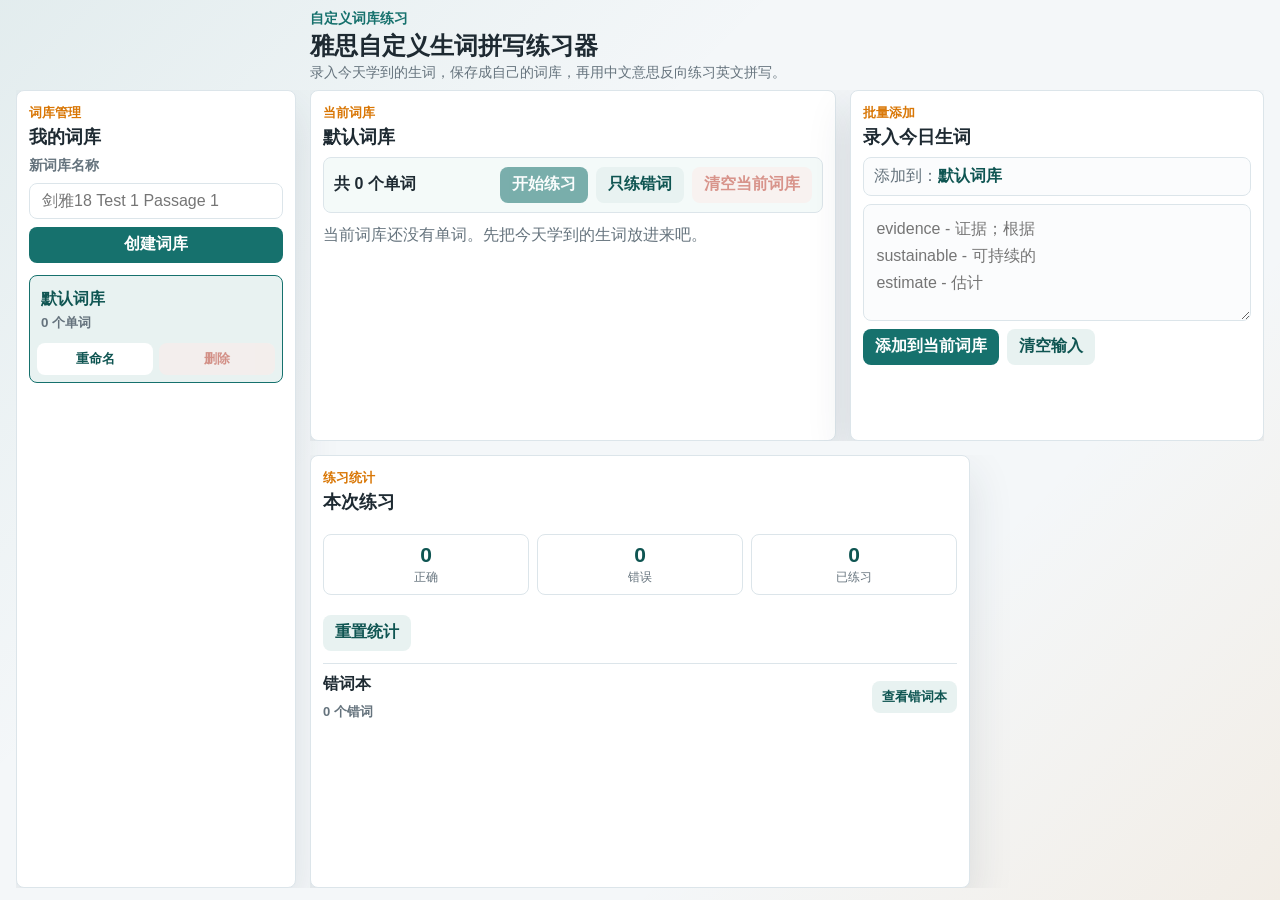
==== index.html @ 78a7e107 "Improve practice visibility and responsive layout" ====
<!DOCTYPE html>
<html lang="zh-CN">
<head>
  <meta charset="UTF-8">
  <meta name="viewport" content="width=device-width, initial-scale=1.0">
  <title>雅思自定义生词拼写练习器</title>
  <link rel="stylesheet" href="style.css">
</head>
<body>
  <main class="app">
    <header class="top">
      <p class="eyebrow">自定义词库练习</p>
      <h1>雅思自定义生词拼写练习器</h1>
      <p class="intro">录入今天学到的生词，保存成自己的词库，再用中文意思反向练习英文拼写。</p>
    </header>

    <div class="workspace">
      <aside class="panel library-panel">
        <div class="section-title compact-title">
          <div>
            <span class="step">词库管理</span>
            <h2>我的词库</h2>
          </div>
        </div>

        <div class="library-create">
          <label for="libraryNameInput">新词库名称</label>
          <input id="libraryNameInput" type="text" placeholder="剑雅18 Test 1 Passage 1">
          <button id="createLibraryBtn" class="primary-btn">创建词库</button>
        </div>

        <ul id="libraryList" class="library-list"></ul>
      </aside>

      <div class="content-stack">
        <div class="top-workbench">
          <section class="panel list-panel">
            <div class="section-title compact-title">
              <div>
                <span class="step">当前词库</span>
                <h2><span id="activeLibraryName">默认词库</span></h2>
              </div>
            </div>

            <div class="library-summary">
              <strong>共 <span id="totalCount">0</span> 个单词</strong>
              <div class="actions inline-actions">
                <button id="startBtn" class="primary-btn">开始练习</button>
                <button id="wrongOnlyBtn" class="ghost-btn">只练错词</button>
                <button id="clearLibraryBtn" class="danger-btn">清空当前词库</button>
              </div>
            </div>

            <div class="word-list-shell">
              <ul id="wordList" class="word-list"></ul>
              <p id="emptyText" class="empty">当前词库还没有单词。先把今天学到的生词放进来吧。</p>
            </div>
          </section>

          <section class="panel input-panel">
            <div class="section-title compact-title">
              <div>
                <span class="step">批量添加</span>
                <h2>录入今日生词</h2>
              </div>
            </div>

            <div class="current-library-note">添加到：<strong id="activeLibraryNameForInput">默认词库</strong></div>

            <textarea id="wordInput" spellcheck="false" placeholder="evidence - 证据；根据
sustainable - 可持续的
estimate - 估计"></textarea>

            <div class="actions">
              <button id="generateBtn" class="primary-btn">添加到当前词库</button>
              <button id="clearInputBtn" class="ghost-btn">清空输入</button>
            </div>
            <p id="inputMessage" class="message"></p>
          </section>
        </div>

        <div class="practice-workbench">
          <section id="practiceSection" class="panel practice-panel" hidden>
            <div class="section-title compact-title">
              <div>
                <span class="step">拼写练习</span>
                <h2>根据中文写英文</h2>
              </div>
            </div>

            <div class="practice-card">
              <div class="practice-progress">
                <span>第 <strong id="roundCount">0</strong> 轮</span>
                <span><strong id="progressCount">0 / 0</strong></span>
              </div>

              <div class="meaning-box">
                <span>中文意思</span>
                <strong id="meaningText">请先点击开始练习</strong>
              </div>
              <div class="hint-box">
                <span>首字母提示</span>
                <strong id="hintText">_</strong>
              </div>

              <label for="answerInput">你的拼写</label>
              <div class="answer-row">
                <input id="answerInput" type="text" autocomplete="off" placeholder="输入英文单词">
                <button id="submitBtn" class="primary-btn">提交</button>
              </div>

              <p id="feedbackText" class="feedback">请输入这个单词的完整英文拼写。</p>
              <button id="showAnswerBtn" class="ghost-btn answer-reveal-btn" hidden>查看答案</button>

              <div id="roundResult" class="round-result" hidden>
                <h3>本轮完成</h3>
                <div class="round-result-grid">
                  <div><strong id="roundTotalCount">0</strong><small>本轮总词数</small></div>
                  <div><strong id="roundCorrectCount">0</strong><small>正确次数</small></div>
                  <div><strong id="roundWrongCount">0</strong><small>错误次数</small></div>
                  <div><strong id="roundWrongWordCount">0</strong><small>错词数量</small></div>
                </div>
                <div class="actions">
                  <button id="practiceAgainBtn" class="primary-btn">再练一轮</button>
                  <button id="practiceWrongAgainBtn" class="ghost-btn">只练错词</button>
                </div>
              </div>
            </div>
          </section>

          <section class="panel stats-panel">
            <div class="section-title compact-title">
              <div>
                <span class="step">练习统计</span>
                <h2>本次练习</h2>
              </div>
            </div>

            <div class="scoreboard">
              <div><span id="correctCount">0</span><small>正确</small></div>
              <div><span id="wrongCount">0</span><small>错误</small></div>
              <div><span id="doneCount">0</span><small>已练习</small></div>
            </div>

            <div class="actions">
              <button id="resetStatsBtn" class="ghost-btn">重置统计</button>
            </div>

            <div class="wrong-book">
              <div class="wrong-book-title">
                <h3>错词本</h3>
                <span id="wrongBookCount">0 个错词</span>
                <button id="wrongBookToggleBtn" class="ghost-btn wrong-book-toggle" type="button">查看错词本</button>
              </div>
              <ul id="wrongBookList" class="wrong-book-list"></ul>
              <p id="emptyWrongBookText" class="empty">当前词库暂无错词。</p>
            </div>
          </section>
        </div>
      </div>
    </div>
  </main>

  <script src="script.js"></script>
</body>
</html>
---- style.css ----
:root {
  --bg: #f4f7f9;
  --panel: #ffffff;
  --text: #1e2a32;
  --muted: #65737d;
  --line: #dce5ea;
  --primary: #16716d;
  --primary-dark: #0f5552;
  --accent: #d97706;
  --success: #16803a;
  --danger: #c24132;
  --shadow: 0 18px 45px rgba(33, 50, 62, 0.12);
  --sidebar-width: 280px;
  --workspace-gap: 14px;
}

* {
  box-sizing: border-box;
}

[hidden] {
  display: none !important;
}

body {
  margin: 0;
  min-height: 100vh;
  overflow: hidden;
  font-family: "Microsoft YaHei", "PingFang SC", Arial, sans-serif;
  color: var(--text);
  background:
    linear-gradient(135deg, rgba(22, 113, 109, 0.08), transparent 36%),
    linear-gradient(315deg, rgba(217, 119, 6, 0.08), transparent 30%),
    var(--bg);
}

button,
input,
textarea {
  font: inherit;
}

.app {
  width: min(1320px, calc(100% - 32px));
  height: 100dvh;
  margin: 0 auto;
  padding: 10px 0 12px;
  display: grid;
  grid-template-rows: auto minmax(0, 1fr);
}

.top {
  display: grid;
  gap: 2px;
  margin: 0 0 8px calc(var(--sidebar-width) + var(--workspace-gap));
}

.eyebrow {
  margin: 0 0 2px;
  color: var(--primary);
  font-size: 14px;
  font-weight: 700;
}

h1,
h2,
p {
  margin: 0;
}

h1 {
  font-size: 24px;
  line-height: 1.2;
}

h2 {
  font-size: 18px;
}

.scoreboard {
  display: flex;
  gap: 8px;
}

.scoreboard div {
  min-width: 92px;
  padding: 8px 10px;
  border: 1px solid var(--line);
  border-radius: 8px;
  background: rgba(255, 255, 255, 0.82);
  text-align: center;
}

.scoreboard span {
  display: block;
  font-size: 21px;
  font-weight: 800;
  color: var(--primary-dark);
}

.scoreboard small {
  color: var(--muted);
  font-size: 12px;
}

.intro {
  max-width: 720px;
  color: var(--muted);
  font-size: 14px;
  line-height: 1.35;
}

.panel {
  margin-top: 0;
  padding: 12px;
  border: 1px solid var(--line);
  border-radius: 8px;
  background: var(--panel);
  box-shadow: var(--shadow);
  min-height: 0;
}

.workspace {
  display: grid;
  grid-template-columns: var(--sidebar-width) minmax(0, 1fr);
  gap: var(--workspace-gap);
  height: 100%;
  min-height: 0;
  overflow: hidden;
}

.content-stack {
  min-height: 0;
}

.library-panel {
  width: 100%;
  height: 100%;
  display: flex;
  flex-direction: column;
  overflow: hidden;
}

.content-stack {
  height: 100%;
  display: grid;
  grid-template-rows: minmax(230px, 44%) minmax(0, 1fr);
  gap: var(--workspace-gap);
  overflow: hidden;
}

.top-workbench {
  display: grid;
  grid-template-columns: minmax(0, 1.12fr) minmax(300px, 0.88fr);
  gap: var(--workspace-gap);
  min-height: 0;
  overflow: hidden;
}

.practice-workbench {
  display: grid;
  grid-template-columns: minmax(0, 1fr) minmax(260px, 280px);
  gap: var(--workspace-gap);
  min-height: 0;
  overflow: hidden;
}

.section-title {
  display: flex;
  align-items: flex-start;
  justify-content: space-between;
  gap: 18px;
  margin-bottom: 8px;
}

.section-title p {
  max-width: 470px;
  color: var(--muted);
  line-height: 1.6;
}

.compact-title {
  display: block;
}

.step {
  display: inline-block;
  margin-bottom: 3px;
  color: var(--accent);
  font-size: 13px;
  font-weight: 800;
}

textarea {
  width: 100%;
  height: clamp(82px, 13vh, 118px);
  min-height: 82px;
  max-height: 120px;
  resize: vertical;
  padding: 10px 12px;
  border: 1px solid var(--line);
  border-radius: 8px;
  color: var(--text);
  background: #fbfcfd;
  line-height: 1.7;
  outline: none;
}

.library-create {
  display: grid;
  gap: 8px;
  flex: 0 0 auto;
}

.library-create label {
  color: var(--muted);
  font-size: 14px;
  font-weight: 700;
}

.library-list {
  display: grid;
  align-content: start;
  gap: 6px;
  margin: 12px 0 0;
  padding: 0;
  list-style: none;
  overflow: auto;
  min-height: 0;
}

.library-switch {
  display: grid;
  width: 100%;
  min-height: auto;
  gap: 4px;
  padding: 12px;
  border: 1px solid var(--line);
  background: #fbfcfd;
  color: var(--text);
  text-align: left;
}

.library-item {
  display: grid;
  gap: 5px;
  padding: 7px;
  border: 1px solid var(--line);
  border-radius: 8px;
  background: #fbfcfd;
}

.library-item .library-switch {
  padding: 6px 4px;
  border: 0;
  background: transparent;
}

.library-item:hover,
.library-switch:hover {
  background: #f4faf9;
}

.library-item.active {
  border-color: var(--primary);
  background: #e8f2f1;
}

.library-switch.active {
  border: 0;
  background: transparent;
  color: var(--primary-dark);
}

.library-switch span {
  overflow-wrap: anywhere;
}

.library-switch small {
  color: var(--muted);
  font-weight: 600;
}

.library-actions {
  display: grid;
  grid-template-columns: 1fr 1fr;
  gap: 6px;
}

.library-action-btn {
  min-height: 32px;
  padding: 0 8px;
  font-size: 13px;
}

.rename-library-btn {
  color: var(--primary-dark);
  background: #ffffff;
}

.delete-library-btn {
  color: var(--danger);
  background: #fdecea;
}

.current-library-note {
  margin-bottom: 8px;
  padding: 8px 10px;
  border: 1px solid var(--line);
  border-radius: 8px;
  background: #fbfcfd;
  color: var(--muted);
}

.current-library-note strong {
  color: var(--primary-dark);
}

textarea:focus,
input:focus {
  border-color: var(--primary);
  box-shadow: 0 0 0 4px rgba(22, 113, 109, 0.12);
}

.actions {
  display: flex;
  flex-wrap: wrap;
  gap: 8px;
  margin-top: 8px;
}

button {
  min-height: 36px;
  padding: 0 12px;
  border: 0;
  border-radius: 8px;
  cursor: pointer;
  font-weight: 700;
  transition: transform 0.15s ease, background 0.15s ease, color 0.15s ease;
}

button:hover {
  transform: translateY(-1px);
}

button:disabled {
  cursor: not-allowed;
  opacity: 0.55;
  transform: none;
}

.primary-btn {
  color: #ffffff;
  background: var(--primary);
}

.primary-btn:hover:not(:disabled) {
  background: var(--primary-dark);
}

.ghost-btn {
  color: var(--primary-dark);
  background: #e8f2f1;
}

.danger-btn {
  color: var(--danger);
  background: #fdecea;
}

.danger-btn:hover:not(:disabled),
.delete-btn:hover:not(:disabled) {
  background: #fbd7d2;
}

.message,
.feedback {
  min-height: 20px;
  margin-top: 7px;
  color: var(--muted);
  line-height: 1.5;
}

.practice-card {
  display: grid;
  gap: 9px;
  padding: 12px;
  border: 1px solid var(--line);
  border-radius: 8px;
  background: #fbfcfd;
}

.practice-progress {
  display: flex;
  justify-content: space-between;
  gap: 12px;
  padding: 8px 10px;
  border: 1px solid var(--line);
  border-radius: 8px;
  background: #ffffff;
  color: var(--muted);
  font-size: 14px;
  font-weight: 700;
}

.practice-progress strong {
  color: var(--primary-dark);
}

.round-result {
  display: grid;
  gap: 9px;
  padding: 12px;
  border: 1px solid var(--line);
  border-radius: 8px;
  background: #ffffff;
}

.round-result h3 {
  margin: 0;
  font-size: 17px;
}

.round-result-grid {
  display: grid;
  grid-template-columns: repeat(4, minmax(0, 1fr));
  gap: 8px;
}

.round-result-grid div {
  padding: 8px 6px;
  border: 1px solid var(--line);
  border-radius: 8px;
  background: #fbfcfd;
  text-align: center;
}

.round-result-grid strong {
  display: block;
  color: var(--primary-dark);
  font-size: 20px;
}

.round-result-grid small {
  color: var(--muted);
}

.library-summary {
  display: flex;
  align-items: center;
  justify-content: space-between;
  gap: 10px;
  margin-bottom: 8px;
  padding: 9px 10px;
  border: 1px solid var(--line);
  border-radius: 8px;
  background: #f4faf9;
}

.library-summary strong {
  font-size: 16px;
}

.inline-actions {
  margin-top: 0;
}

.meaning-box,
.hint-box {
  display: grid;
  gap: 4px;
}

.meaning-box span,
.hint-box span,
label {
  color: var(--muted);
  font-size: 14px;
  font-weight: 700;
}

.meaning-box strong {
  font-size: 20px;
  line-height: 1.35;
}

.hint-box strong {
  color: var(--accent);
  font-size: 20px;
  letter-spacing: 4px;
  word-break: break-word;
}

.answer-row {
  display: grid;
  grid-template-columns: minmax(0, 1fr) auto;
  gap: 10px;
}

input {
  width: 100%;
  min-height: 36px;
  padding: 0 12px;
  border: 1px solid var(--line);
  border-radius: 8px;
  outline: none;
}

.scoreboard {
  margin-top: 0;
}

.feedback.correct {
  color: var(--success);
  font-weight: 700;
}

.feedback.wrong {
  color: var(--danger);
  font-weight: 700;
}

.answer-reveal-btn {
  justify-self: start;
}

body.practice-active .top-workbench {
  display: none;
}

body.practice-active .content-stack {
  grid-template-rows: minmax(0, 1fr);
}

body.practice-active .wrong-book-toggle,
body.practice-active .wrong-book-list,
body.practice-active #emptyWrongBookText {
  display: none;
}

.word-list {
  display: grid;
  align-content: start;
  gap: 6px;
  margin: 0;
  padding: 0;
  list-style: none;
}

.word-list-shell {
  flex: 1;
  min-height: 0;
  max-height: 100%;
  overflow: auto;
  padding-right: 2px;
}

.word-item {
  display: grid;
  grid-template-columns: minmax(120px, 0.9fr) minmax(160px, 1.5fr) auto;
  gap: 8px;
  align-items: center;
  padding: 8px 10px;
  border: 1px solid var(--line);
  border-radius: 8px;
  background: #fbfcfd;
}

.word-actions {
  display: flex;
  justify-content: flex-end;
  gap: 8px;
}

.word-item strong {
  word-break: break-word;
}

.word-item span {
  color: var(--muted);
  line-height: 1.5;
}

.edit-btn,
.delete-btn {
  min-width: 74px;
}

.edit-btn {
  color: var(--primary-dark);
  background: #e8f2f1;
}

.delete-btn {
  color: var(--danger);
  background: #fdecea;
}

.empty {
  color: var(--muted);
  line-height: 1.7;
}

.input-panel,
.list-panel,
.practice-panel,
.stats-panel {
  display: flex;
  flex-direction: column;
  overflow: hidden;
}

.input-panel textarea {
  flex: 0 0 auto;
}

.practice-panel .practice-card {
  flex: 1;
  min-height: 0;
  overflow: auto;
}

.stats-panel {
  gap: 12px;
  justify-content: flex-start;
}

.stats-panel .scoreboard {
  display: grid;
  grid-template-columns: repeat(3, minmax(0, 1fr));
}

.wrong-book {
  display: flex;
  min-height: 0;
  flex: 1;
  flex-direction: column;
  gap: 8px;
  padding-top: 10px;
  border-top: 1px solid var(--line);
  overflow: hidden;
}

.wrong-book-title {
  display: grid;
  grid-template-columns: 1fr auto;
  align-items: center;
  gap: 8px;
}

.wrong-book-title h3 {
  margin: 0;
  font-size: 16px;
}

.wrong-book-title span {
  grid-column: 1;
  color: var(--muted);
  font-size: 13px;
  font-weight: 700;
}

.wrong-book-toggle {
  grid-row: 1 / span 2;
  grid-column: 2;
  min-height: 32px;
  padding: 0 10px;
  font-size: 13px;
}

.wrong-book-list {
  display: grid;
  align-content: start;
  gap: 8px;
  min-height: 0;
  max-height: 100%;
  margin: 0;
  padding: 0;
  overflow: auto;
  list-style: none;
}

.wrong-book-item {
  display: grid;
  gap: 4px;
  padding: 8px;
  border: 1px solid var(--line);
  border-radius: 8px;
  background: #fbfcfd;
}

.wrong-book-item strong {
  word-break: break-word;
}

.wrong-book-item span,
.wrong-book-item small {
  color: var(--muted);
  line-height: 1.4;
}

.wrong-book-item small {
  color: var(--danger);
  font-weight: 700;
}

@media (max-height: 760px) and (min-width: 761px) {
  .app {
    padding-top: 8px;
    padding-bottom: 8px;
  }

  .top {
    margin-bottom: 6px;
  }

  .intro {
    display: none;
  }

  h1 {
    font-size: 22px;
  }

  h2 {
    font-size: 17px;
  }

  .panel {
    padding: 10px;
  }

  .content-stack {
    grid-template-rows: minmax(210px, 42%) minmax(0, 1fr);
    gap: 10px;
  }

  .top-workbench,
  .practice-workbench {
    gap: 10px;
  }

  .section-title {
    margin-bottom: 6px;
  }

  .step {
    margin-bottom: 2px;
    font-size: 12px;
  }

  textarea {
    height: clamp(72px, 11vh, 92px);
    min-height: 72px;
    padding: 8px 10px;
  }

  button,
  input {
    min-height: 34px;
  }

  .library-summary,
  .current-library-note,
  .practice-progress {
    padding: 7px 9px;
  }

  .practice-card {
    gap: 7px;
    padding: 10px;
  }

  .meaning-box strong,
  .hint-box strong {
    font-size: 18px;
  }

  .scoreboard div {
    padding: 6px 7px;
  }

  .scoreboard span {
    font-size: 19px;
  }

  .round-result {
    gap: 7px;
    padding: 10px;
  }

  .round-result-grid div {
    padding: 6px;
  }

  .round-result-grid strong {
    font-size: 18px;
  }
}

@media (max-width: 1100px) and (min-width: 761px) {
  :root {
    --sidebar-width: 248px;
    --workspace-gap: 12px;
  }

  .app {
    width: min(100% - 24px, 1320px);
  }

  .top-workbench {
    grid-template-columns: minmax(0, 1fr) minmax(260px, 0.78fr);
  }

  .practice-workbench {
    grid-template-columns: minmax(0, 1fr) minmax(238px, 260px);
  }

  .library-summary {
    align-items: flex-start;
  }

  .inline-actions {
    justify-content: flex-end;
  }

  button {
    padding-inline: 10px;
  }
}

@media (max-width: 760px) {
  body {
    overflow: auto;
  }

  .app {
    width: min(100% - 20px, 1120px);
    height: auto;
    min-height: 100vh;
    padding-top: 20px;
    display: block;
  }

  .top {
    margin-left: 0;
    margin-bottom: 16px;
  }

  .workspace,
  .content-stack,
  .top-workbench,
  .practice-workbench {
    height: auto;
    margin-left: 0;
    grid-template-columns: 1fr;
    grid-template-rows: auto;
  }

  .library-panel {
    position: static;
    width: auto;
    overflow: visible;
    margin-bottom: 16px;
  }

  .library-list {
    max-height: 260px;
  }

  .section-title {
    display: grid;
  }

  h1 {
    font-size: 28px;
  }

  .scoreboard {
    width: 100%;
    display: grid;
    grid-template-columns: repeat(3, minmax(0, 1fr));
  }

  .stats-panel .scoreboard {
    grid-template-columns: repeat(3, minmax(0, 1fr));
  }

  .scoreboard div {
    min-width: 0;
    padding: 10px 8px;
  }

  .panel {
    padding: 16px;
  }

  .library-summary,
  .round-result-grid,
  .answer-row,
  .word-item {
    grid-template-columns: 1fr;
  }

  .library-summary {
    display: grid;
  }

  .word-list-shell {
    max-height: 320px;
  }

  .word-actions {
    justify-content: stretch;
  }

  .word-actions button {
    flex: 1;
  }

  .answer-row button,
  .actions button {
    width: 100%;
  }
}
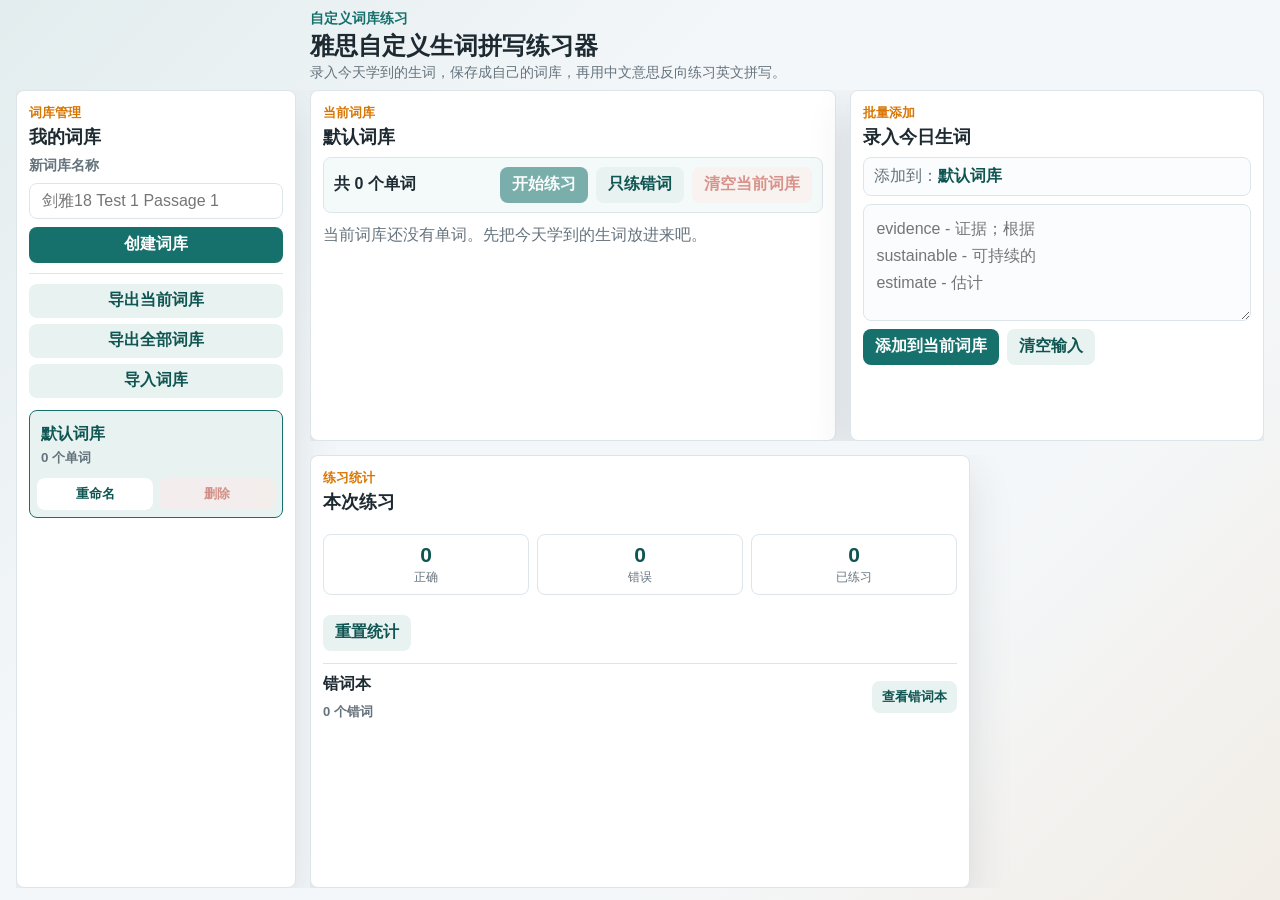
==== commit d98a305e: "Add vocabulary import and export" ====
--- a/index.html
+++ b/index.html
@@ -27,6 +27,13 @@
           <label for="libraryNameInput">新词库名称</label>
           <input id="libraryNameInput" type="text" placeholder="剑雅18 Test 1 Passage 1">
           <button id="createLibraryBtn" class="primary-btn">创建词库</button>
+        </div>
+
+        <div class="library-transfer">
+          <button id="exportCurrentBtn" class="ghost-btn" type="button">导出当前词库</button>
+          <button id="exportAllBtn" class="ghost-btn" type="button">导出全部词库</button>
+          <button id="importLibraryBtn" class="ghost-btn" type="button">导入词库</button>
+          <input id="importFileInput" type="file" accept="application/json,.json" hidden>
         </div>
 
         <ul id="libraryList" class="library-list"></ul>
--- a/style.css
+++ b/style.css
@@ -212,6 +212,20 @@
   flex: 0 0 auto;
 }
 
+.library-transfer {
+  display: grid;
+  grid-template-columns: 1fr;
+  gap: 6px;
+  margin-top: 10px;
+  padding-top: 10px;
+  border-top: 1px solid var(--line);
+  flex: 0 0 auto;
+}
+
+.library-transfer button {
+  min-height: 34px;
+}
+
 .library-create label {
   color: var(--muted);
   font-size: 14px;
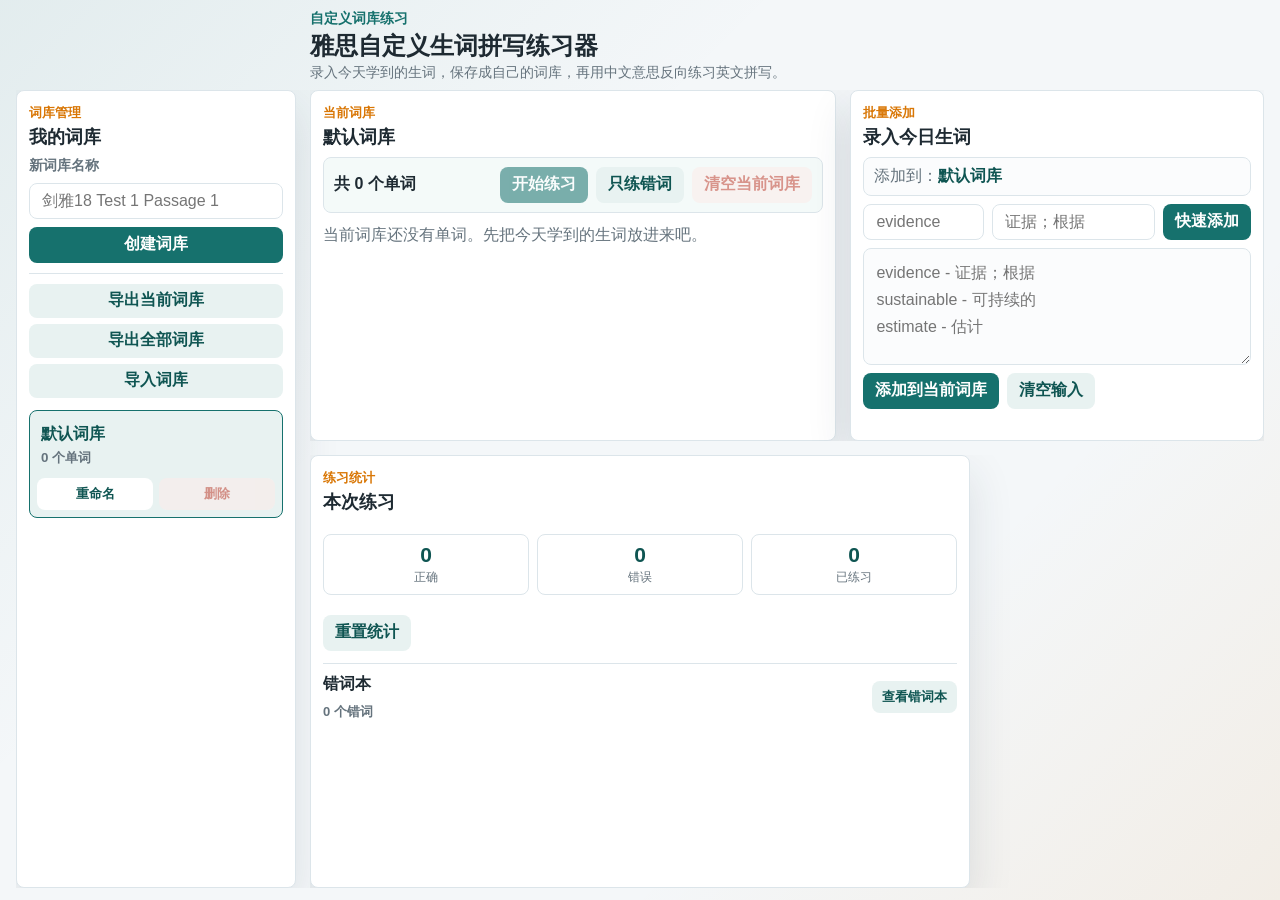
==== commit 5cf01473: "Improve vocabulary input workflow" ====
--- a/index.html
+++ b/index.html
@@ -73,6 +73,14 @@
             </div>
 
             <div class="current-library-note">添加到：<strong id="activeLibraryNameForInput">默认词库</strong></div>
+
+            <div class="quick-add">
+              <label for="quickEnglishInput">英文单词</label>
+              <input id="quickEnglishInput" type="text" autocomplete="off" placeholder="evidence">
+              <label for="quickChineseInput">中文意思</label>
+              <input id="quickChineseInput" type="text" autocomplete="off" placeholder="证据；根据">
+              <button id="quickAddBtn" class="primary-btn" type="button">快速添加</button>
+            </div>
 
             <textarea id="wordInput" spellcheck="false" placeholder="evidence - 证据；根据
 sustainable - 可持续的
@@ -168,6 +176,19 @@
     </div>
   </main>
 
+  <div id="appModal" class="modal-backdrop" hidden>
+    <form id="modalDialog" class="modal-dialog">
+      <h2 id="modalTitle">确认操作</h2>
+      <p id="modalDescription">请确认是否继续。</p>
+      <div id="modalFields" class="modal-fields"></div>
+      <p id="modalError" class="modal-error" hidden></p>
+      <div class="modal-actions">
+        <button id="modalCancelBtn" class="ghost-btn" type="button">取消</button>
+        <button id="modalConfirmBtn" class="primary-btn" type="submit">确认</button>
+      </div>
+    </form>
+  </div>
+
   <script src="script.js"></script>
 </body>
 </html>
--- a/style.css
+++ b/style.css
@@ -330,6 +330,22 @@
   color: var(--primary-dark);
 }
 
+.quick-add {
+  display: grid;
+  grid-template-columns: minmax(0, 1fr) minmax(0, 1.35fr) auto;
+  gap: 8px;
+  align-items: end;
+  margin-bottom: 8px;
+}
+
+.quick-add label {
+  display: none;
+}
+
+.quick-add button {
+  white-space: nowrap;
+}
+
 textarea:focus,
 input:focus {
   border-color: var(--primary);
@@ -718,6 +734,73 @@
   font-weight: 700;
 }
 
+.modal-backdrop {
+  position: fixed;
+  inset: 0;
+  z-index: 20;
+  display: grid;
+  place-items: center;
+  padding: 20px;
+  background: rgba(20, 31, 38, 0.42);
+}
+
+.modal-dialog {
+  display: grid;
+  gap: 12px;
+  width: min(440px, 100%);
+  padding: 20px;
+  border: 1px solid var(--line);
+  border-radius: 8px;
+  background: var(--panel);
+  box-shadow: var(--shadow);
+}
+
+.modal-dialog h2 {
+  margin: 0;
+  font-size: 20px;
+}
+
+.modal-dialog p {
+  color: var(--muted);
+  line-height: 1.6;
+}
+
+.modal-fields {
+  display: grid;
+  gap: 10px;
+}
+
+.modal-field {
+  display: grid;
+  gap: 6px;
+}
+
+.modal-field label {
+  color: var(--muted);
+  font-size: 14px;
+  font-weight: 700;
+}
+
+.modal-error {
+  color: var(--danger) !important;
+  font-weight: 700;
+}
+
+.modal-actions {
+  display: flex;
+  justify-content: flex-end;
+  gap: 8px;
+}
+
+.modal-confirm-danger {
+  color: #ffffff;
+  background: var(--danger);
+}
+
+.modal-confirm-danger:hover:not(:disabled) {
+  background: #9f3227;
+}
+
 @media (max-height: 760px) and (min-width: 761px) {
   .app {
     padding-top: 8px;
@@ -911,11 +994,16 @@
 
   .library-summary,
   .round-result-grid,
+  .quick-add,
   .answer-row,
   .word-item {
     grid-template-columns: 1fr;
   }
 
+  .quick-add label {
+    display: block;
+  }
+
   .library-summary {
     display: grid;
   }
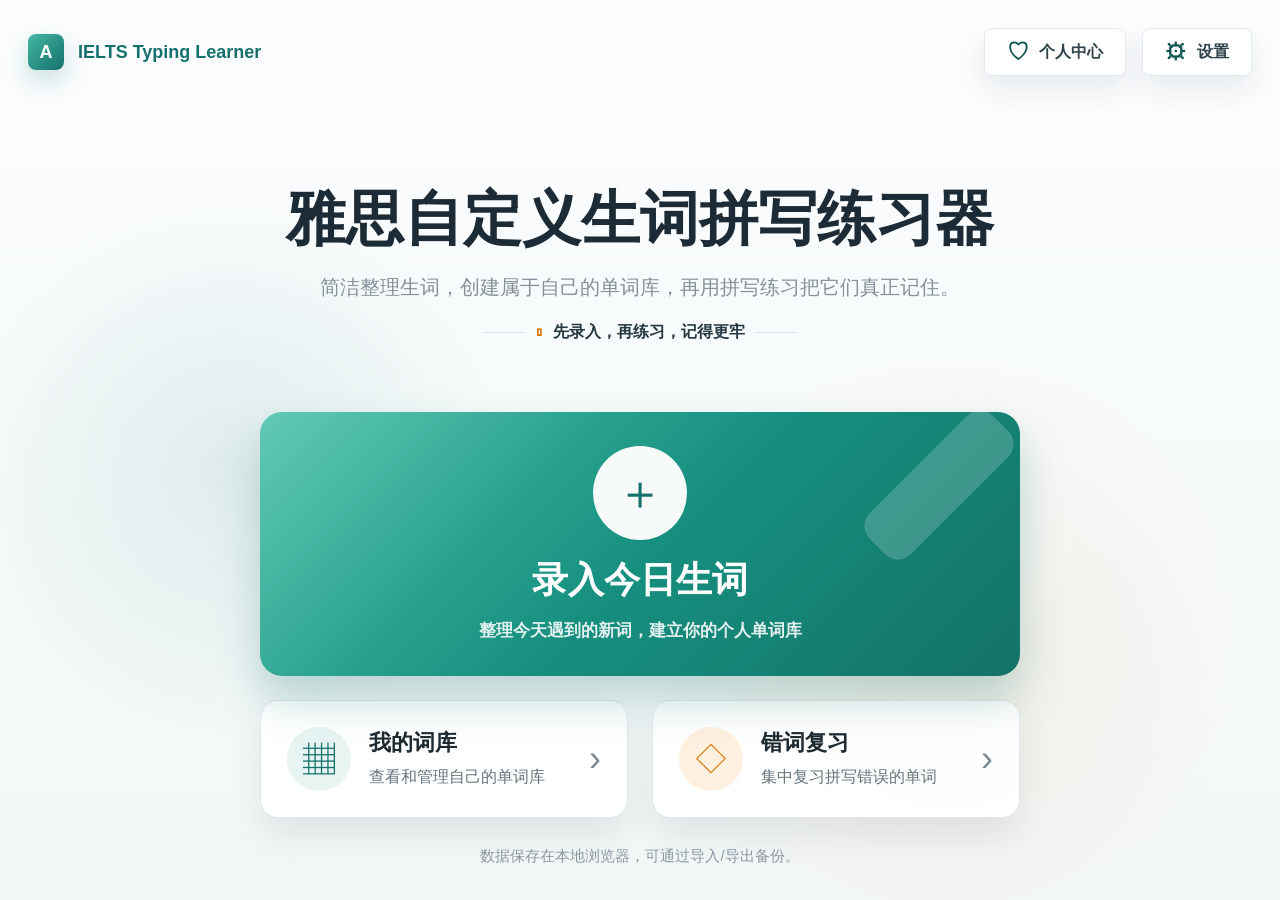
==== commit ba8dfbfc: "Redesign homepage and create input page" ====
--- a/index.html
+++ b/index.html
@@ -6,189 +6,63 @@
   <title>雅思自定义生词拼写练习器</title>
   <link rel="stylesheet" href="style.css">
 </head>
-<body>
-  <main class="app">
-    <header class="top">
-      <p class="eyebrow">自定义词库练习</p>
-      <h1>雅思自定义生词拼写练习器</h1>
-      <p class="intro">录入今天学到的生词，保存成自己的词库，再用中文意思反向练习英文拼写。</p>
+<body class="home-page">
+  <main class="home-shell">
+    <header class="home-nav">
+      <a class="home-brand" href="index.html" aria-label="返回首页">
+        <span class="home-logo">A</span>
+        <strong>IELTS Typing Learner</strong>
+      </a>
+
+      <div class="home-nav-actions">
+        <button class="home-nav-btn" type="button" aria-label="个人中心">
+          <span aria-hidden="true">♡</span>
+          个人中心
+        </button>
+        <button class="home-nav-btn" type="button" aria-label="设置">
+          <span aria-hidden="true">⚙</span>
+          设置
+        </button>
+      </div>
     </header>
 
-    <div class="workspace">
-      <aside class="panel library-panel">
-        <div class="section-title compact-title">
+    <section class="home-hero">
+      <h1>雅思自定义生词拼写练习器</h1>
+      <p class="home-lead">简洁整理生词，创建属于自己的单词库，再用拼写练习把它们真正记住。</p>
+      <p class="home-tagline"><span aria-hidden="true">▯</span> 先录入，再练习，记得更牢</p>
+    </section>
+
+    <section class="home-actions" aria-label="首页入口">
+      <a class="home-main-card" href="input.html">
+        <span class="home-main-icon" aria-hidden="true">＋</span>
+        <h2>录入今日生词</h2>
+        <p>整理今天遇到的新词，建立你的个人单词库</p>
+      </a>
+
+      <div class="home-secondary-grid">
+        <a class="home-secondary-card" href="app.html">
+          <span class="home-secondary-icon" aria-hidden="true">▦</span>
           <div>
-            <span class="step">词库管理</span>
             <h2>我的词库</h2>
+            <p>查看和管理自己的单词库</p>
           </div>
-        </div>
+          <strong aria-hidden="true">›</strong>
+        </a>
 
-        <div class="library-create">
-          <label for="libraryNameInput">新词库名称</label>
-          <input id="libraryNameInput" type="text" placeholder="剑雅18 Test 1 Passage 1">
-          <button id="createLibraryBtn" class="primary-btn">创建词库</button>
-        </div>
+        <a class="home-secondary-card accent-card" href="app.html">
+          <span class="home-secondary-icon" aria-hidden="true">◇</span>
+          <div>
+            <h2>错词复习</h2>
+            <p>集中复习拼写错误的单词</p>
+          </div>
+          <strong aria-hidden="true">›</strong>
+        </a>
+      </div>
+    </section>
 
-        <div class="library-transfer">
-          <button id="exportCurrentBtn" class="ghost-btn" type="button">导出当前词库</button>
-          <button id="exportAllBtn" class="ghost-btn" type="button">导出全部词库</button>
-          <button id="importLibraryBtn" class="ghost-btn" type="button">导入词库</button>
-          <input id="importFileInput" type="file" accept="application/json,.json" hidden>
-        </div>
-
-        <ul id="libraryList" class="library-list"></ul>
-      </aside>
-
-      <div class="content-stack">
-        <div class="top-workbench">
-          <section class="panel list-panel">
-            <div class="section-title compact-title">
-              <div>
-                <span class="step">当前词库</span>
-                <h2><span id="activeLibraryName">默认词库</span></h2>
-              </div>
-            </div>
-
-            <div class="library-summary">
-              <strong>共 <span id="totalCount">0</span> 个单词</strong>
-              <div class="actions inline-actions">
-                <button id="startBtn" class="primary-btn">开始练习</button>
-                <button id="wrongOnlyBtn" class="ghost-btn">只练错词</button>
-                <button id="clearLibraryBtn" class="danger-btn">清空当前词库</button>
-              </div>
-            </div>
-
-            <div class="word-list-shell">
-              <ul id="wordList" class="word-list"></ul>
-              <p id="emptyText" class="empty">当前词库还没有单词。先把今天学到的生词放进来吧。</p>
-            </div>
-          </section>
-
-          <section class="panel input-panel">
-            <div class="section-title compact-title">
-              <div>
-                <span class="step">批量添加</span>
-                <h2>录入今日生词</h2>
-              </div>
-            </div>
-
-            <div class="current-library-note">添加到：<strong id="activeLibraryNameForInput">默认词库</strong></div>
-
-            <div class="quick-add">
-              <label for="quickEnglishInput">英文单词</label>
-              <input id="quickEnglishInput" type="text" autocomplete="off" placeholder="evidence">
-              <label for="quickChineseInput">中文意思</label>
-              <input id="quickChineseInput" type="text" autocomplete="off" placeholder="证据；根据">
-              <button id="quickAddBtn" class="primary-btn" type="button">快速添加</button>
-            </div>
-
-            <textarea id="wordInput" spellcheck="false" placeholder="evidence - 证据；根据
-sustainable - 可持续的
-estimate - 估计"></textarea>
-
-            <div class="actions">
-              <button id="generateBtn" class="primary-btn">添加到当前词库</button>
-              <button id="clearInputBtn" class="ghost-btn">清空输入</button>
-            </div>
-            <p id="inputMessage" class="message"></p>
-          </section>
-        </div>
-
-        <div class="practice-workbench">
-          <section id="practiceSection" class="panel practice-panel" hidden>
-            <div class="section-title compact-title">
-              <div>
-                <span class="step">拼写练习</span>
-                <h2>根据中文写英文</h2>
-              </div>
-            </div>
-
-            <div class="practice-card">
-              <div class="practice-progress">
-                <span>第 <strong id="roundCount">0</strong> 轮</span>
-                <span><strong id="progressCount">0 / 0</strong></span>
-              </div>
-
-              <div class="meaning-box">
-                <span>中文意思</span>
-                <strong id="meaningText">请先点击开始练习</strong>
-              </div>
-              <div class="hint-box">
-                <span>首字母提示</span>
-                <strong id="hintText">_</strong>
-              </div>
-
-              <label for="answerInput">你的拼写</label>
-              <div class="answer-row">
-                <input id="answerInput" type="text" autocomplete="off" placeholder="输入英文单词">
-                <button id="submitBtn" class="primary-btn">提交</button>
-              </div>
-
-              <p id="feedbackText" class="feedback">请输入这个单词的完整英文拼写。</p>
-              <button id="showAnswerBtn" class="ghost-btn answer-reveal-btn" hidden>查看答案</button>
-
-              <div id="roundResult" class="round-result" hidden>
-                <h3>本轮完成</h3>
-                <div class="round-result-grid">
-                  <div><strong id="roundTotalCount">0</strong><small>本轮总词数</small></div>
-                  <div><strong id="roundCorrectCount">0</strong><small>正确次数</small></div>
-                  <div><strong id="roundWrongCount">0</strong><small>错误次数</small></div>
-                  <div><strong id="roundWrongWordCount">0</strong><small>错词数量</small></div>
-                </div>
-                <div class="actions">
-                  <button id="practiceAgainBtn" class="primary-btn">再练一轮</button>
-                  <button id="practiceWrongAgainBtn" class="ghost-btn">只练错词</button>
-                </div>
-              </div>
-            </div>
-          </section>
-
-          <section class="panel stats-panel">
-            <div class="section-title compact-title">
-              <div>
-                <span class="step">练习统计</span>
-                <h2>本次练习</h2>
-              </div>
-            </div>
-
-            <div class="scoreboard">
-              <div><span id="correctCount">0</span><small>正确</small></div>
-              <div><span id="wrongCount">0</span><small>错误</small></div>
-              <div><span id="doneCount">0</span><small>已练习</small></div>
-            </div>
-
-            <div class="actions">
-              <button id="resetStatsBtn" class="ghost-btn">重置统计</button>
-            </div>
-
-            <div class="wrong-book">
-              <div class="wrong-book-title">
-                <h3>错词本</h3>
-                <span id="wrongBookCount">0 个错词</span>
-                <button id="wrongBookToggleBtn" class="ghost-btn wrong-book-toggle" type="button">查看错词本</button>
-              </div>
-              <ul id="wrongBookList" class="wrong-book-list"></ul>
-              <p id="emptyWrongBookText" class="empty">当前词库暂无错词。</p>
-            </div>
-          </section>
-        </div>
-      </div>
-    </div>
+    <footer class="home-footer">
+      数据保存在本地浏览器，可通过导入/导出备份。
+    </footer>
   </main>
-
-  <div id="appModal" class="modal-backdrop" hidden>
-    <form id="modalDialog" class="modal-dialog">
-      <h2 id="modalTitle">确认操作</h2>
-      <p id="modalDescription">请确认是否继续。</p>
-      <div id="modalFields" class="modal-fields"></div>
-      <p id="modalError" class="modal-error" hidden></p>
-      <div class="modal-actions">
-        <button id="modalCancelBtn" class="ghost-btn" type="button">取消</button>
-        <button id="modalConfirmBtn" class="primary-btn" type="submit">确认</button>
-      </div>
-    </form>
-  </div>
-
-  <script src="script.js"></script>
 </body>
 </html>
--- a/style.css
+++ b/style.css
@@ -34,6 +34,571 @@
     var(--bg);
 }
 
+body.home-page {
+  overflow: auto;
+  background:
+    radial-gradient(circle at 18% 52%, rgba(22, 113, 109, 0.1), transparent 24%),
+    radial-gradient(circle at 74% 72%, rgba(217, 119, 6, 0.08), transparent 26%),
+    linear-gradient(180deg, #fbfdfe 0%, #f2f7f6 100%);
+}
+
+.home-shell {
+  width: min(1320px, calc(100% - 56px));
+  min-height: 100vh;
+  margin: 0 auto;
+  padding: 28px 0 32px;
+  display: grid;
+  grid-template-rows: auto 1fr auto;
+  gap: 20px;
+}
+
+.home-nav {
+  display: flex;
+  align-items: center;
+  justify-content: space-between;
+  gap: 20px;
+}
+
+.home-brand {
+  display: inline-flex;
+  align-items: center;
+  gap: 14px;
+  color: var(--primary);
+  font-size: 18px;
+  text-decoration: none;
+}
+
+.home-logo {
+  display: grid;
+  width: 36px;
+  height: 36px;
+  place-items: center;
+  border-radius: 8px;
+  color: #ffffff;
+  background: linear-gradient(135deg, #43b8a3, var(--primary));
+  box-shadow: 0 10px 24px rgba(22, 113, 109, 0.22);
+  font-weight: 800;
+}
+
+.home-nav-actions {
+  display: flex;
+  gap: 16px;
+}
+
+.home-nav-btn {
+  min-height: 48px;
+  padding: 0 22px;
+  display: inline-flex;
+  align-items: center;
+  gap: 10px;
+  border: 1px solid rgba(220, 229, 234, 0.8);
+  border-radius: 8px;
+  color: #30424c;
+  background: rgba(255, 255, 255, 0.88);
+  box-shadow: 0 12px 28px rgba(33, 50, 62, 0.09);
+  cursor: pointer;
+}
+
+.home-nav-btn span {
+  color: var(--primary-dark);
+  font-size: 22px;
+  line-height: 1;
+}
+
+.home-hero {
+  position: relative;
+  align-self: center;
+  display: grid;
+  justify-items: center;
+  gap: 18px;
+  padding: 34px 0 0;
+  text-align: center;
+}
+
+.home-hero h1 {
+  max-width: 920px;
+  color: #1c2b35;
+  font-size: clamp(40px, 4.6vw, 62px);
+  line-height: 1.12;
+  font-weight: 900;
+}
+
+.home-lead {
+  max-width: 780px;
+  color: #84909a;
+  font-size: 20px;
+  line-height: 1.7;
+}
+
+.home-tagline {
+  display: inline-flex;
+  align-items: center;
+  gap: 10px;
+  color: #263943;
+  font-weight: 800;
+}
+
+.home-tagline::before,
+.home-tagline::after {
+  content: "";
+  width: 42px;
+  height: 1px;
+  background: var(--line);
+}
+
+.home-tagline span {
+  color: var(--accent);
+}
+
+.home-actions {
+  width: min(760px, 100%);
+  margin: -8px auto 0;
+  display: grid;
+  gap: 24px;
+}
+
+.home-main-card,
+.home-secondary-card {
+  color: inherit;
+  text-decoration: none;
+}
+
+.home-main-card {
+  position: relative;
+  min-height: 240px;
+  overflow: hidden;
+  display: grid;
+  place-items: center;
+  align-content: center;
+  gap: 18px;
+  padding: 34px;
+  border-radius: 22px;
+  color: #ffffff;
+  background:
+    linear-gradient(135deg, rgba(255, 255, 255, 0.14), transparent 34%),
+    linear-gradient(135deg, #47c1a9 0%, #168f7f 52%, #137266 100%);
+  box-shadow: 0 24px 44px rgba(22, 113, 109, 0.26);
+  text-align: center;
+  transition: transform 0.16s ease, box-shadow 0.16s ease;
+}
+
+.home-main-card::after {
+  content: "";
+  position: absolute;
+  right: -6px;
+  top: 44px;
+  width: 174px;
+  height: 58px;
+  border-radius: 18px;
+  background: rgba(255, 255, 255, 0.18);
+  transform: rotate(135deg);
+}
+
+.home-main-card:hover,
+.home-secondary-card:hover {
+  transform: translateY(-3px);
+}
+
+.home-main-card:hover {
+  box-shadow: 0 28px 54px rgba(22, 113, 109, 0.32);
+}
+
+.home-main-icon {
+  position: relative;
+  z-index: 1;
+  display: grid;
+  width: 94px;
+  height: 94px;
+  place-items: center;
+  border-radius: 50%;
+  color: var(--primary);
+  background: rgba(255, 255, 255, 0.96);
+  font-size: 48px;
+  font-weight: 300;
+}
+
+.home-main-card h2,
+.home-main-card p {
+  position: relative;
+  z-index: 1;
+}
+
+.home-main-card h2 {
+  font-size: 36px;
+  line-height: 1.2;
+}
+
+.home-main-card p {
+  color: rgba(255, 255, 255, 0.88);
+  font-size: 17px;
+  font-weight: 700;
+}
+
+.home-secondary-grid {
+  display: grid;
+  grid-template-columns: repeat(2, minmax(0, 1fr));
+  gap: 24px;
+}
+
+.home-secondary-card {
+  min-height: 118px;
+  display: grid;
+  grid-template-columns: auto minmax(0, 1fr) auto;
+  align-items: center;
+  gap: 18px;
+  padding: 24px 26px;
+  border: 1px solid rgba(220, 229, 234, 0.86);
+  border-radius: 18px;
+  background: rgba(255, 255, 255, 0.92);
+  box-shadow: 0 18px 34px rgba(33, 50, 62, 0.09);
+  transition: transform 0.16s ease, border-color 0.16s ease, box-shadow 0.16s ease;
+}
+
+.home-secondary-card:hover {
+  border-color: rgba(22, 113, 109, 0.36);
+  box-shadow: 0 22px 42px rgba(33, 50, 62, 0.13);
+}
+
+.home-secondary-icon {
+  display: grid;
+  width: 64px;
+  height: 64px;
+  place-items: center;
+  border-radius: 50%;
+  color: var(--primary);
+  background: #e7f4f2;
+  font-size: 32px;
+  line-height: 1;
+}
+
+.accent-card .home-secondary-icon {
+  color: var(--accent);
+  background: #fff0df;
+}
+
+.home-secondary-card h2 {
+  color: #1e2a32;
+  font-size: 22px;
+  line-height: 1.2;
+}
+
+.home-secondary-card p {
+  margin-top: 8px;
+  color: var(--muted);
+  line-height: 1.45;
+}
+
+.home-secondary-card strong {
+  color: #7a8b96;
+  font-size: 36px;
+  font-weight: 300;
+}
+
+.home-footer {
+  align-self: end;
+  padding-top: 6px;
+  color: #8b98a3;
+  font-size: 15px;
+  line-height: 1.6;
+  text-align: center;
+}
+
+body.entry-page {
+  background:
+    radial-gradient(circle at 16% 46%, rgba(22, 113, 109, 0.1), transparent 25%),
+    radial-gradient(circle at 78% 68%, rgba(22, 113, 109, 0.09), transparent 24%),
+    linear-gradient(180deg, #fbfdfe 0%, #f4f8f8 100%);
+}
+
+.entry-shell {
+  width: min(1340px, calc(100% - 56px));
+  min-height: 100vh;
+  margin: 0 auto;
+  padding: 24px 0 48px;
+  display: grid;
+  grid-template-rows: auto auto auto 1fr;
+  gap: 34px;
+}
+
+.entry-nav {
+  margin-bottom: 8px;
+}
+
+.entry-nav-link {
+  text-decoration: none;
+}
+
+.entry-hero {
+  display: grid;
+  justify-items: center;
+  text-align: center;
+}
+
+.entry-hero h1 {
+  color: #1c2b35;
+  font-size: clamp(44px, 5.2vw, 68px);
+  line-height: 1.08;
+  font-weight: 900;
+}
+
+.entry-card {
+  width: min(1030px, 100%);
+  margin: 0 auto;
+  padding: 34px 30px 24px;
+  display: grid;
+  gap: 22px;
+  border: 1px solid rgba(220, 229, 234, 0.9);
+  border-radius: 22px;
+  background: rgba(255, 255, 255, 0.9);
+  box-shadow: 0 28px 58px rgba(33, 50, 62, 0.12);
+}
+
+.entry-library-row {
+  display: grid;
+  grid-template-columns: minmax(0, 0.85fr) minmax(0, 1.15fr);
+  gap: 16px;
+}
+
+.entry-field {
+  display: grid;
+  gap: 8px;
+}
+
+.entry-field span {
+  color: var(--muted);
+  font-size: 13px;
+  font-weight: 800;
+}
+
+.entry-field input {
+  min-height: 46px;
+  border-color: #cfe4e0;
+  background: rgba(251, 253, 253, 0.9);
+}
+
+.entry-quick-row {
+  display: grid;
+  grid-template-columns: minmax(220px, 1fr) auto minmax(260px, 1.35fr) 150px;
+  align-items: center;
+  gap: 22px;
+}
+
+.entry-input-wrap {
+  min-height: 76px;
+  display: grid;
+  grid-template-columns: auto minmax(0, 1fr);
+  align-items: center;
+  gap: 18px;
+  padding: 0 24px;
+  border: 1px solid #bfe3dd;
+  border-radius: 12px;
+  background: #ffffff;
+}
+
+.entry-input-wrap:focus-within,
+.entry-batch-wrap:focus-within {
+  border-color: #6fc2b6;
+  box-shadow: 0 0 0 4px rgba(22, 113, 109, 0.1);
+}
+
+.entry-input-wrap span,
+.entry-batch-icon {
+  display: grid;
+  width: 38px;
+  height: 38px;
+  place-items: center;
+  border-radius: 8px;
+  color: var(--primary);
+  background: #e5f3f1;
+  font-weight: 900;
+}
+
+.entry-input-wrap input {
+  min-height: 54px;
+  padding: 0;
+  border: 0;
+  box-shadow: none;
+  background: transparent;
+  color: #52616c;
+  font-size: 18px;
+}
+
+.entry-input-wrap input:focus {
+  box-shadow: none;
+}
+
+.entry-dash {
+  color: #1e2a32;
+  font-size: 26px;
+  font-weight: 900;
+}
+
+.entry-add-btn {
+  min-height: 76px;
+  display: inline-flex;
+  align-items: center;
+  justify-content: center;
+  gap: 10px;
+  color: #ffffff;
+  background: linear-gradient(135deg, #36b99e, #0f8c7a);
+  box-shadow: 0 16px 30px rgba(22, 113, 109, 0.24);
+  font-size: 20px;
+}
+
+.entry-add-btn:hover {
+  background: linear-gradient(135deg, #2fae95, #0d796b);
+}
+
+.entry-batch-wrap {
+  position: relative;
+  min-height: 330px;
+  display: grid;
+  grid-template-columns: auto minmax(0, 1fr);
+  align-items: start;
+  gap: 22px;
+  padding: 34px 20px 46px 26px;
+  border: 1px solid #bfe3dd;
+  border-radius: 12px;
+  background: #ffffff;
+}
+
+.entry-batch-wrap textarea {
+  height: 248px;
+  min-height: 248px;
+  max-height: 248px;
+  padding: 2px 0 0;
+  border: 0;
+  border-radius: 0;
+  box-shadow: none;
+  resize: none;
+  background: transparent;
+  color: #52616c;
+  font-size: 17px;
+  line-height: 1.8;
+}
+
+.entry-batch-wrap textarea:focus {
+  box-shadow: none;
+}
+
+.entry-batch-wrap small {
+  position: absolute;
+  right: 22px;
+  bottom: 18px;
+  color: #758593;
+  font-size: 18px;
+}
+
+.entry-message {
+  min-height: 22px;
+  color: var(--muted);
+  font-weight: 700;
+}
+
+.entry-message.success {
+  color: var(--success);
+}
+
+.entry-message.error {
+  color: var(--danger);
+}
+
+.entry-action-grid {
+  width: min(1040px, 100%);
+  margin: 18px auto 0;
+  display: grid;
+  grid-template-columns: minmax(220px, 0.9fr) minmax(260px, 1fr) minmax(300px, 1.18fr);
+  gap: 26px;
+}
+
+.entry-action-card {
+  min-height: 118px;
+  display: grid;
+  grid-template-columns: auto minmax(0, 1fr) auto;
+  align-items: center;
+  gap: 18px;
+  padding: 22px;
+  border: 1px solid rgba(220, 229, 234, 0.86);
+  border-radius: 12px;
+  text-align: left;
+  box-shadow: 0 18px 34px rgba(33, 50, 62, 0.1);
+}
+
+.entry-action-card strong {
+  display: block;
+  margin-bottom: 8px;
+  font-size: 22px;
+  line-height: 1.2;
+}
+
+.entry-action-card small {
+  color: inherit;
+  opacity: 0.72;
+  font-size: 15px;
+  line-height: 1.45;
+}
+
+.entry-action-card b {
+  font-size: 36px;
+  font-weight: 300;
+}
+
+.entry-action-card .entry-action-icon {
+  display: grid;
+  width: 62px;
+  height: 62px;
+  place-items: center;
+  border-radius: 50%;
+  font-size: 30px;
+}
+
+.light-card {
+  color: var(--text);
+  background: rgba(255, 255, 255, 0.94);
+}
+
+.light-card .entry-action-icon {
+  color: var(--primary);
+  background: #e5f3f1;
+}
+
+.green-card {
+  color: #ffffff;
+  border-color: transparent;
+  background:
+    linear-gradient(135deg, rgba(255, 255, 255, 0.14), transparent 34%),
+    linear-gradient(135deg, #35bb9f, #0c8c79);
+}
+
+.green-card .entry-action-icon {
+  color: #ffffff;
+  background: rgba(255, 255, 255, 0.14);
+}
+
+@media (max-width: 1100px) {
+  .entry-shell {
+    width: min(100% - 32px, 920px);
+  }
+
+  .entry-quick-row {
+    grid-template-columns: minmax(0, 1fr);
+    gap: 14px;
+  }
+
+  .entry-dash {
+    display: none;
+  }
+
+  .entry-add-btn {
+    width: 100%;
+  }
+
+  .entry-action-grid {
+    grid-template-columns: 1fr;
+    gap: 16px;
+  }
+}
+
 button,
 input,
 textarea {
@@ -931,6 +1496,197 @@
     overflow: auto;
   }
 
+  .home-shell {
+    width: min(100% - 24px, 760px);
+    padding: 20px 0 24px;
+    gap: 22px;
+  }
+
+  .home-nav {
+    align-items: flex-start;
+    gap: 14px;
+  }
+
+  .home-brand {
+    gap: 10px;
+    font-size: 15px;
+  }
+
+  .home-logo {
+    width: 34px;
+    height: 34px;
+  }
+
+  .home-nav-actions {
+    gap: 8px;
+  }
+
+  .home-nav-btn {
+    min-height: 40px;
+    padding: 0 12px;
+    gap: 6px;
+    font-size: 14px;
+  }
+
+  .home-nav-btn span {
+    font-size: 18px;
+  }
+
+  .home-hero {
+    padding-top: 16px;
+    gap: 14px;
+  }
+
+  .home-hero h1 {
+    font-size: 34px;
+  }
+
+  .home-lead {
+    font-size: 16px;
+  }
+
+  .home-tagline {
+    font-size: 14px;
+  }
+
+  .home-tagline::before,
+  .home-tagline::after {
+    width: 24px;
+  }
+
+  .home-actions {
+    gap: 16px;
+    margin-top: 0;
+  }
+
+  .home-main-card {
+    min-height: 220px;
+    padding: 26px 20px;
+    border-radius: 18px;
+  }
+
+  .home-main-card::after {
+    right: -46px;
+    top: 52px;
+  }
+
+  .home-main-icon {
+    width: 80px;
+    height: 80px;
+    font-size: 40px;
+  }
+
+  .home-main-card h2 {
+    font-size: 30px;
+  }
+
+  .home-main-card p {
+    font-size: 15px;
+  }
+
+  .home-secondary-grid {
+    grid-template-columns: 1fr;
+    gap: 14px;
+  }
+
+  .home-secondary-card {
+    min-height: 104px;
+    padding: 18px;
+    border-radius: 16px;
+  }
+
+  .home-secondary-icon {
+    width: 56px;
+    height: 56px;
+    font-size: 28px;
+  }
+
+  .home-secondary-card h2 {
+    font-size: 20px;
+  }
+
+  .home-secondary-card p {
+    font-size: 14px;
+  }
+
+  .home-footer {
+    font-size: 13px;
+  }
+
+  .entry-shell {
+    width: min(100% - 24px, 680px);
+    padding: 18px 0 28px;
+    gap: 22px;
+  }
+
+  .entry-hero h1 {
+    font-size: 38px;
+  }
+
+  .entry-card {
+    padding: 20px 16px 18px;
+    border-radius: 18px;
+    gap: 16px;
+  }
+
+  .entry-library-row,
+  .entry-quick-row {
+    grid-template-columns: 1fr;
+  }
+
+  .entry-input-wrap,
+  .entry-add-btn {
+    min-height: 62px;
+  }
+
+  .entry-input-wrap {
+    padding: 0 16px;
+  }
+
+  .entry-batch-wrap {
+    min-height: 260px;
+    grid-template-columns: 1fr;
+    gap: 12px;
+    padding: 18px 16px 42px;
+  }
+
+  .entry-batch-icon {
+    width: 34px;
+    height: 34px;
+  }
+
+  .entry-batch-wrap textarea {
+    height: 174px;
+    min-height: 174px;
+    max-height: 174px;
+    font-size: 15px;
+  }
+
+  .entry-batch-wrap small {
+    right: 16px;
+    bottom: 14px;
+    font-size: 14px;
+  }
+
+  .entry-action-grid {
+    margin-top: 0;
+    grid-template-columns: 1fr;
+    gap: 14px;
+  }
+
+  .entry-action-card {
+    min-height: 100px;
+    padding: 18px;
+  }
+
+  .entry-action-card strong {
+    font-size: 20px;
+  }
+
+  .entry-action-card small {
+    font-size: 14px;
+  }
+
   .app {
     width: min(100% - 20px, 1120px);
     height: auto;
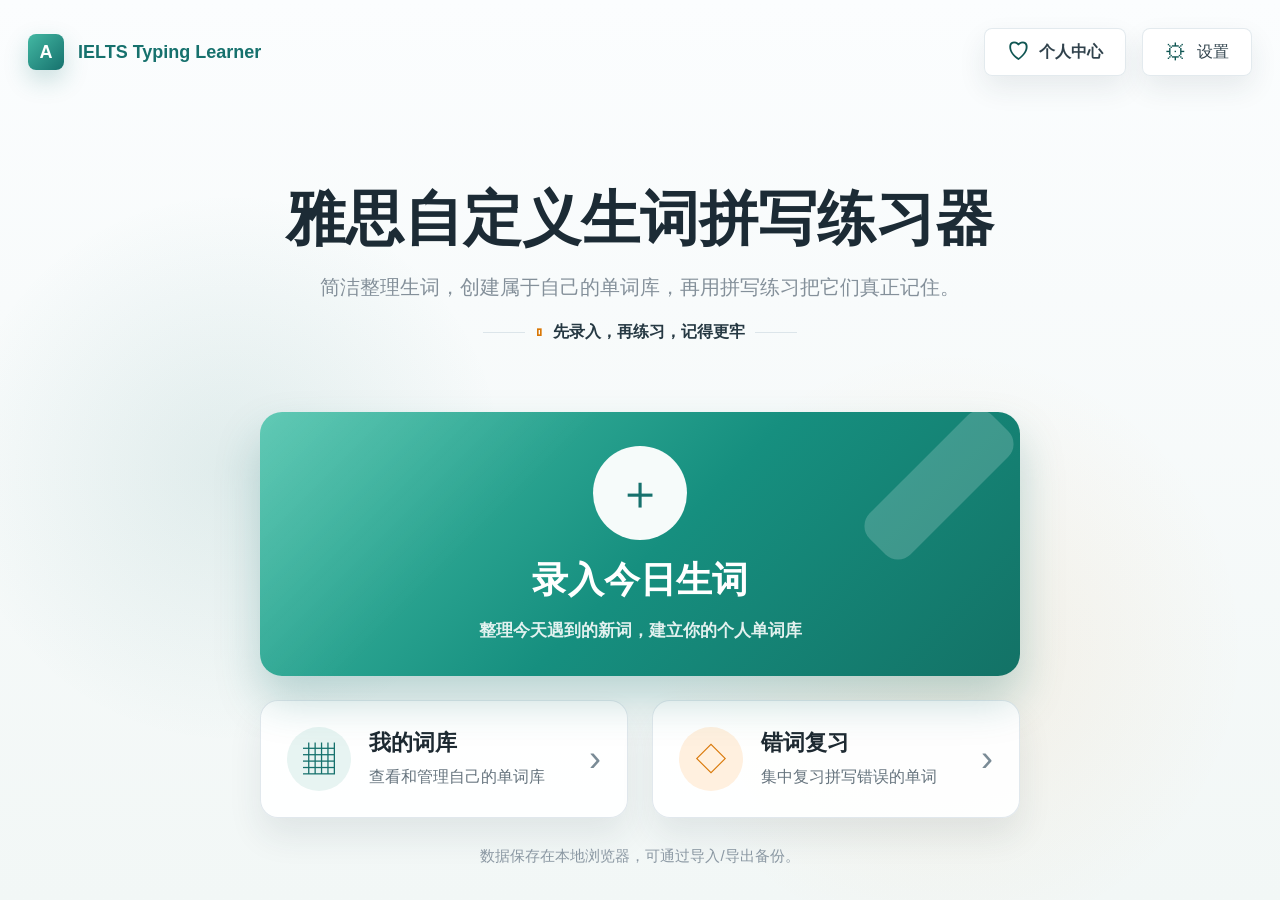
==== commit ca068c8a: "Add settings page for example display mode" ====
--- a/index.html
+++ b/index.html
@@ -19,10 +19,10 @@
           <span aria-hidden="true">♡</span>
           个人中心
         </button>
-        <button class="home-nav-btn" type="button" aria-label="设置">
+        <a class="home-nav-btn" href="settings.html" aria-label="设置">
           <span aria-hidden="true">⚙</span>
           设置
-        </button>
+        </a>
       </div>
     </header>
 
@@ -33,14 +33,14 @@
     </section>
 
     <section class="home-actions" aria-label="首页入口">
-      <a class="home-main-card" href="input.html">
+      <a class="home-main-card" href="input.html?mode=new">
         <span class="home-main-icon" aria-hidden="true">＋</span>
         <h2>录入今日生词</h2>
         <p>整理今天遇到的新词，建立你的个人单词库</p>
       </a>
 
       <div class="home-secondary-grid">
-        <a class="home-secondary-card" href="app.html">
+        <a class="home-secondary-card" href="library.html">
           <span class="home-secondary-icon" aria-hidden="true">▦</span>
           <div>
             <h2>我的词库</h2>
--- a/style.css
+++ b/style.css
@@ -97,6 +97,7 @@
   background: rgba(255, 255, 255, 0.88);
   box-shadow: 0 12px 28px rgba(33, 50, 62, 0.09);
   cursor: pointer;
+  text-decoration: none;
 }
 
 .home-nav-btn span {
@@ -489,6 +490,119 @@
   font-size: 18px;
 }
 
+.entry-current-wrap {
+  min-height: 360px;
+}
+
+.entry-current-content {
+  min-width: 0;
+  display: grid;
+  gap: 16px;
+}
+
+.entry-current-head {
+  display: flex;
+  align-items: flex-start;
+  justify-content: space-between;
+  gap: 16px;
+}
+
+.entry-current-head h2 {
+  color: #263943;
+  font-size: 24px;
+}
+
+.entry-current-head p {
+  margin-top: 6px;
+  color: var(--muted);
+  line-height: 1.5;
+}
+
+.entry-current-head strong {
+  flex: 0 0 auto;
+  color: var(--primary);
+  font-size: 18px;
+}
+
+.entry-current-list {
+  display: grid;
+  align-content: start;
+  gap: 10px;
+  max-height: 150px;
+  margin: 0;
+  padding: 0 4px 0 0;
+  overflow: auto;
+  list-style: none;
+}
+
+.entry-current-list li {
+  display: grid;
+  grid-template-columns: minmax(120px, 0.8fr) minmax(0, 1.2fr);
+  gap: 12px;
+  padding: 12px 14px;
+  border: 1px solid rgba(220, 229, 234, 0.92);
+  border-radius: 10px;
+  background: #fbfdfd;
+}
+
+.entry-current-list strong {
+  color: var(--primary-dark);
+  word-break: break-word;
+}
+
+.entry-current-list span {
+  color: var(--muted);
+  line-height: 1.45;
+}
+
+.entry-current-list small {
+  grid-column: 1 / -1;
+  color: var(--muted);
+  line-height: 1.45;
+}
+
+.entry-empty-text {
+  padding: 18px;
+  border: 1px dashed #bfe3dd;
+  border-radius: 10px;
+  color: var(--muted);
+  background: #f8fcfb;
+  line-height: 1.6;
+}
+
+.entry-batch-input-wrap {
+  position: relative;
+  display: grid;
+  gap: 8px;
+  padding: 12px 14px 34px;
+  border: 1px solid #d6e9e6;
+  border-radius: 10px;
+  background: #ffffff;
+}
+
+.entry-batch-input-wrap span {
+  color: var(--primary-dark);
+  font-size: 14px;
+  font-weight: 900;
+}
+
+.entry-batch-input-wrap textarea {
+  height: 96px;
+  min-height: 96px;
+  max-height: 120px;
+  padding: 0;
+  font-size: 15px;
+  line-height: 1.65;
+}
+
+.entry-batch-wrap .entry-batch-input-wrap small {
+  position: absolute;
+  right: 14px;
+  bottom: 10px;
+  color: #758593;
+  font-size: 13px;
+}
+
 .entry-message {
   min-height: 22px;
   color: var(--muted);
@@ -575,6 +689,853 @@
   background: rgba(255, 255, 255, 0.14);
 }
 
+.practice-page {
+  background:
+    radial-gradient(circle at 14% 32%, rgba(22, 113, 109, 0.08), transparent 24%),
+    radial-gradient(circle at 78% 80%, rgba(22, 113, 109, 0.08), transparent 24%),
+    linear-gradient(180deg, #fbfdfe 0%, #f3f8f7 100%);
+}
+
+.practice-shell {
+  width: min(1320px, calc(100% - 56px));
+  min-height: 100vh;
+  margin: 0 auto;
+  padding: 34px 0 52px;
+  display: grid;
+  grid-template-rows: auto auto 1fr;
+  gap: 34px;
+}
+
+.practice-topbar {
+  display: grid;
+  grid-template-columns: 180px minmax(0, 1fr) 180px;
+  align-items: center;
+  gap: 18px;
+}
+
+.practice-back-btn,
+.practice-page-btn {
+  min-height: 56px;
+  display: inline-flex;
+  align-items: center;
+  justify-content: center;
+  gap: 10px;
+  border: 1px solid rgba(220, 229, 234, 0.9);
+  border-radius: 8px;
+  color: #263943;
+  background: rgba(255, 255, 255, 0.9);
+  box-shadow: 0 12px 28px rgba(33, 50, 62, 0.08);
+  text-decoration: none;
+  font-size: 18px;
+  font-weight: 800;
+}
+
+.practice-back-btn span {
+  font-size: 26px;
+}
+
+.practice-library-title {
+  min-width: 0;
+  display: flex;
+  justify-content: center;
+  align-items: center;
+  gap: 12px;
+  color: #1e2a32;
+  font-size: 20px;
+  text-align: center;
+}
+
+.practice-library-title span {
+  color: var(--primary);
+}
+
+.practice-library-title strong {
+  overflow: hidden;
+  text-overflow: ellipsis;
+  white-space: nowrap;
+}
+
+.practice-progress-label {
+  justify-self: end;
+  color: var(--muted);
+  font-size: 20px;
+  font-weight: 800;
+}
+
+.practice-progress-label strong {
+  color: var(--primary);
+  font-size: 24px;
+}
+
+.practice-page-heading {
+  display: flex;
+  justify-content: flex-end;
+}
+
+.practice-page-heading h1 {
+  position: relative;
+  color: #1c2b35;
+  font-size: 36px;
+  font-weight: 900;
+}
+
+.practice-page-heading h1::before {
+  content: "";
+  position: absolute;
+  left: -22px;
+  top: 8px;
+  width: 5px;
+  height: 34px;
+  border-radius: 999px;
+  background: var(--primary);
+}
+
+.practice-main-card {
+  min-height: 560px;
+  display: grid;
+  grid-template-columns: minmax(0, 1.18fr) minmax(360px, 0.82fr);
+  gap: 42px;
+  padding: 56px 40px 34px;
+  border: 1px solid rgba(220, 229, 234, 0.9);
+  border-radius: 18px;
+  background: rgba(255, 255, 255, 0.9);
+  box-shadow: 0 26px 54px rgba(33, 50, 62, 0.12);
+}
+
+.practice-left-pane {
+  display: grid;
+  grid-template-rows: auto auto auto auto auto auto 1fr;
+  align-content: start;
+  gap: 22px;
+  min-width: 0;
+}
+
+.practice-pane-title {
+  display: flex;
+  align-items: center;
+  gap: 18px;
+}
+
+.practice-pane-title span {
+  display: grid;
+  width: 54px;
+  height: 54px;
+  place-items: center;
+  border-radius: 50%;
+  color: var(--primary);
+  background: #e5f3f1;
+  font-size: 28px;
+  font-weight: 900;
+}
+
+.practice-pane-title h2 {
+  font-size: 24px;
+}
+
+.practice-meaning {
+  min-height: 72px;
+  color: #1e2a32;
+  font-size: 30px;
+  line-height: 1.55;
+}
+
+.practice-divider {
+  height: 1px;
+  background: var(--line);
+}
+
+.practice-hint-row {
+  display: flex;
+  align-items: center;
+  gap: 16px;
+  color: #263943;
+  font-size: 22px;
+  font-weight: 800;
+}
+
+.practice-hint-icon {
+  color: var(--primary);
+  font-size: 28px;
+}
+
+.practice-hint-row strong {
+  color: var(--primary);
+  letter-spacing: 8px;
+  word-break: break-word;
+}
+
+.practice-answer-input {
+  min-height: 88px;
+  padding: 0 28px;
+  border: 1px solid #bfe3dd;
+  border-radius: 12px;
+  background: #ffffff;
+  color: #52616c;
+  font-size: 26px;
+}
+
+.practice-feedback {
+  min-height: 28px;
+  color: var(--muted);
+  font-size: 16px;
+  font-weight: 800;
+}
+
+.practice-feedback.correct {
+  color: var(--success);
+}
+
+.practice-feedback.wrong {
+  color: var(--danger);
+}
+
+.practice-bottom-actions {
+  align-self: end;
+  display: grid;
+  grid-template-columns: minmax(160px, 220px) minmax(180px, 260px);
+  justify-content: space-between;
+  align-items: end;
+  gap: 18px;
+  padding-top: 30px;
+}
+
+.practice-primary-btn {
+  border-color: transparent;
+  color: #ffffff;
+  background: linear-gradient(135deg, #35bb9f, #0c8c79);
+  box-shadow: 0 16px 30px rgba(22, 113, 109, 0.24);
+}
+
+.practice-ghost-btn {
+  color: #263943;
+  background: rgba(255, 255, 255, 0.92);
+}
+
+.practice-page-btn:disabled {
+  opacity: 0.55;
+}
+
+.practice-example-pane {
+  align-self: start;
+  min-height: 380px;
+  padding: 38px 42px;
+  display: grid;
+  align-content: start;
+  gap: 26px;
+  border: 1px solid rgba(220, 229, 234, 0.95);
+  border-radius: 18px;
+  background: rgba(255, 255, 255, 0.92);
+  box-shadow: 0 16px 34px rgba(33, 50, 62, 0.09);
+}
+
+.practice-example-text {
+  color: #27323a;
+  font-size: 28px;
+  line-height: 2.15;
+  white-space: pre-wrap;
+}
+
+.practice-complete-panel {
+  display: grid;
+  gap: 14px;
+  padding: 18px;
+  border: 1px solid #bfe3dd;
+  border-radius: 12px;
+  background: #f4faf9;
+}
+
+.practice-complete-panel h2 {
+  color: var(--primary-dark);
+  font-size: 22px;
+}
+
+.practice-complete-panel p {
+  color: var(--muted);
+  line-height: 1.5;
+}
+
+.practice-complete-actions {
+  display: flex;
+  flex-wrap: wrap;
+  gap: 12px;
+}
+
+.practice-complete-actions .practice-page-btn {
+  min-height: 44px;
+  padding: 0 16px;
+  font-size: 15px;
+}
+
+.library-page {
+  background:
+    radial-gradient(circle at 16% 34%, rgba(22, 113, 109, 0.09), transparent 24%),
+    radial-gradient(circle at 82% 76%, rgba(217, 119, 6, 0.06), transparent 25%),
+    linear-gradient(180deg, #fbfdfe 0%, #f4f8f7 100%);
+}
+
+.library-shell {
+  width: min(1320px, calc(100% - 56px));
+  min-height: 100vh;
+  margin: 0 auto;
+  padding: 30px 0 44px;
+  display: grid;
+  grid-template-rows: auto minmax(0, 1fr);
+  gap: 28px;
+}
+
+.library-topbar {
+  display: grid;
+  grid-template-columns: 180px minmax(0, 1fr) 140px;
+  align-items: center;
+  gap: 18px;
+}
+
+.library-topbar h1 {
+  color: #1c2b35;
+  font-size: 42px;
+  font-weight: 900;
+  text-align: center;
+}
+
+.library-workspace {
+  display: grid;
+  grid-template-columns: minmax(260px, 340px) minmax(0, 1fr);
+  gap: 24px;
+  min-height: 0;
+}
+
+.library-sidebar-card,
+.library-detail-card {
+  min-height: 0;
+  border: 1px solid rgba(220, 229, 234, 0.9);
+  border-radius: 18px;
+  background: rgba(255, 255, 255, 0.92);
+  box-shadow: 0 24px 48px rgba(33, 50, 62, 0.1);
+}
+
+.library-sidebar-card {
+  display: flex;
+  flex-direction: column;
+  padding: 22px;
+}
+
+.library-card-heading,
+.library-detail-header,
+.library-word-head {
+  display: flex;
+  align-items: flex-start;
+  justify-content: space-between;
+  gap: 16px;
+}
+
+.library-card-heading span,
+.library-detail-header span {
+  color: var(--accent);
+  font-size: 13px;
+  font-weight: 900;
+}
+
+.library-card-heading h2,
+.library-detail-header h2,
+.library-word-head h2 {
+  margin-top: 4px;
+  color: #1e2a32;
+  font-size: 24px;
+}
+
+.library-small-primary,
+.library-small-btn {
+  min-height: 36px;
+  padding: 0 12px;
+  border: 0;
+  border-radius: 8px;
+  font-weight: 800;
+}
+
+.library-small-primary {
+  color: #ffffff;
+  background: var(--primary);
+}
+
+.library-small-btn {
+  color: var(--primary-dark);
+  background: #e8f2f1;
+}
+
+.library-danger-btn {
+  color: var(--danger);
+  background: #fdecea;
+}
+
+.library-danger-btn:disabled {
+  cursor: not-allowed;
+  opacity: 0.5;
+}
+
+.library-page-list {
+  display: grid;
+  align-content: start;
+  gap: 10px;
+  min-height: 0;
+  margin: 18px 0 0;
+  padding: 0;
+  overflow: auto;
+  list-style: none;
+}
+
+.library-page-item {
+  width: 100%;
+  min-height: 92px;
+  display: grid;
+  gap: 6px;
+  padding: 14px;
+  border: 1px solid var(--line);
+  border-radius: 12px;
+  color: var(--text);
+  background: #fbfdfd;
+  text-align: left;
+}
+
+.library-page-list li.active .library-page-item {
+  border-color: var(--primary);
+  background: #e8f2f1;
+}
+
+.library-page-item strong {
+  overflow-wrap: anywhere;
+  color: var(--primary-dark);
+  font-size: 16px;
+}
+
+.library-page-item span,
+.library-page-item small {
+  color: var(--muted);
+  line-height: 1.45;
+}
+
+.library-detail-card {
+  display: flex;
+  flex-direction: column;
+  padding: 26px;
+  overflow: hidden;
+}
+
+.library-detail-header p {
+  margin-top: 8px;
+  color: var(--muted);
+}
+
+.library-detail-actions {
+  display: flex;
+  flex-wrap: wrap;
+  justify-content: flex-end;
+  gap: 10px;
+}
+
+.library-detail-actions .practice-page-btn {
+  min-height: 42px;
+  padding: 0 14px;
+  font-size: 14px;
+}
+
+.library-metrics {
+  display: grid;
+  grid-template-columns: repeat(2, minmax(0, 160px));
+  gap: 12px;
+  margin: 18px 0;
+}
+
+.library-metrics div {
+  padding: 14px;
+  border: 1px solid var(--line);
+  border-radius: 12px;
+  background: #fbfdfd;
+  text-align: center;
+}
+
+.library-metrics strong {
+  display: block;
+  color: var(--primary-dark);
+  font-size: 28px;
+}
+
+.library-metrics small {
+  color: var(--muted);
+}
+
+.library-overview {
+  display: grid;
+  grid-template-columns: minmax(220px, 0.82fr) minmax(0, 1.18fr);
+  gap: 14px;
+  margin-bottom: 18px;
+  padding: 16px;
+  border: 1px solid var(--line);
+  border-radius: 12px;
+  background: #fbfdfd;
+}
+
+.library-overview-main {
+  display: grid;
+  align-content: start;
+  gap: 7px;
+}
+
+.library-overview-main span {
+  color: var(--accent);
+  font-size: 13px;
+  font-weight: 900;
+}
+
+.library-overview-main h2 {
+  color: var(--primary-dark);
+  font-size: 22px;
+  overflow-wrap: anywhere;
+}
+
+.library-overview-main p,
+.library-overview-main strong {
+  color: var(--muted);
+  line-height: 1.5;
+}
+
+.library-overview-main strong {
+  color: var(--primary-dark);
+}
+
+.library-preview {
+  display: grid;
+  gap: 10px;
+}
+
+.library-preview h3 {
+  margin: 0;
+  color: #1e2a32;
+  font-size: 16px;
+}
+
+.library-preview ul {
+  display: grid;
+  gap: 8px;
+  margin: 0;
+  padding: 0;
+  list-style: none;
+}
+
+.library-preview li {
+  display: grid;
+  grid-template-columns: minmax(100px, 0.8fr) minmax(0, 1.2fr);
+  gap: 10px;
+  padding: 9px 10px;
+  border: 1px solid rgba(220, 229, 234, 0.9);
+  border-radius: 8px;
+  background: #ffffff;
+}
+
+.library-preview strong {
+  color: var(--primary-dark);
+  word-break: break-word;
+}
+
+.library-preview span {
+  color: var(--muted);
+  line-height: 1.45;
+}
+
+.library-page-message {
+  min-height: 22px;
+  color: var(--muted);
+  font-weight: 800;
+}
+
+.library-page-message.success {
+  color: var(--success);
+}
+
+.library-page-message.error {
+  color: var(--danger);
+}
+
+.library-word-list {
+  display: grid;
+  align-content: start;
+  gap: 12px;
+  min-height: 0;
+  margin: 14px 0 0;
+  padding: 0 4px 0 0;
+  overflow: auto;
+  list-style: none;
+}
+
+.library-word-item {
+  display: grid;
+  grid-template-columns: minmax(0, 1fr) auto;
+  gap: 16px;
+  padding: 16px;
+  border: 1px solid rgba(220, 229, 234, 0.92);
+  border-radius: 12px;
+  background: #fbfdfd;
+}
+
+.library-word-content {
+  display: grid;
+  gap: 7px;
+}
+
+.library-word-content strong {
+  color: var(--primary-dark);
+  font-size: 18px;
+  word-break: break-word;
+}
+
+.library-word-content span,
+.library-word-content p {
+  color: var(--muted);
+  line-height: 1.55;
+}
+
+.library-word-content p {
+  padding-top: 4px;
+  border-top: 1px solid var(--line);
+}
+
+.library-word-actions {
+  display: flex;
+  align-items: center;
+  gap: 8px;
+}
+
+.library-modal-backdrop {
+  position: fixed;
+  inset: 0;
+  z-index: 30;
+  display: grid;
+  place-items: center;
+  padding: 20px;
+  background: rgba(20, 31, 38, 0.42);
+}
+
+.library-modal {
+  width: min(460px, 100%);
+  display: grid;
+  gap: 14px;
+  padding: 24px;
+  border: 1px solid var(--line);
+  border-radius: 14px;
+  background: #ffffff;
+  box-shadow: 0 24px 52px rgba(33, 50, 62, 0.18);
+}
+
+.library-modal h2 {
+  font-size: 24px;
+}
+
+.library-modal p {
+  color: var(--muted);
+  line-height: 1.6;
+}
+
+.library-modal-fields {
+  display: grid;
+  gap: 12px;
+}
+
+.library-modal-field {
+  display: grid;
+  gap: 7px;
+}
+
+.library-modal-field span {
+  color: var(--muted);
+  font-size: 14px;
+  font-weight: 800;
+}
+
+.library-modal-error {
+  color: var(--danger) !important;
+  font-weight: 800;
+}
+
+.library-modal-actions {
+  display: flex;
+  justify-content: flex-end;
+  gap: 10px;
+}
+
+/* Settings page */
+.settings-shell {
+  width: min(920px, calc(100% - 56px));
+  min-height: 100vh;
+  margin: 0 auto;
+  padding: 28px 0 40px;
+  display: grid;
+  align-content: start;
+  gap: 28px;
+}
+
+.settings-hero {
+  display: grid;
+  gap: 12px;
+  padding-top: 28px;
+  text-align: center;
+}
+
+.settings-hero h1 {
+  color: #1c2b35;
+  font-size: clamp(40px, 5vw, 58px);
+  line-height: 1.1;
+}
+
+.settings-hero p {
+  color: var(--muted);
+  font-size: 18px;
+  line-height: 1.7;
+}
+
+.settings-card {
+  display: grid;
+  gap: 22px;
+  padding: 28px;
+  border: 1px solid rgba(220, 229, 234, 0.9);
+  border-radius: 18px;
+  background: rgba(255, 255, 255, 0.94);
+  box-shadow: var(--shadow);
+}
+
+.settings-card-head span {
+  color: var(--accent);
+  font-size: 13px;
+  font-weight: 800;
+}
+
+.settings-card-head h2 {
+  margin-top: 6px;
+  color: #1e2a32;
+  font-size: 26px;
+}
+
+.settings-options {
+  display: grid;
+  gap: 14px;
+}
+
+.settings-option {
+  min-height: 86px;
+  display: grid;
+  grid-template-columns: auto minmax(0, 1fr);
+  align-items: center;
+  gap: 16px;
+  padding: 18px;
+  border: 1px solid var(--line);
+  border-radius: 10px;
+  background: #ffffff;
+  cursor: pointer;
+}
+
+.settings-option:has(input:checked) {
+  border-color: var(--primary);
+  background: #e8f2f1;
+}
+
+.settings-option input {
+  width: 18px;
+  height: 18px;
+  accent-color: var(--primary);
+}
+
+.settings-option strong {
+  display: block;
+  color: var(--primary-dark);
+  font-size: 18px;
+}
+
+.settings-option small {
+  display: block;
+  margin-top: 6px;
+  color: var(--muted);
+  line-height: 1.5;
+}
+
+.settings-message {
+  min-height: 22px;
+  color: var(--muted);
+  font-weight: 800;
+}
+
+.settings-message.success {
+  color: var(--success);
+}
+
+.bulk-page {
+  background:
+    radial-gradient(circle at 16% 34%, rgba(22, 113, 109, 0.09), transparent 24%),
+    radial-gradient(circle at 82% 76%, rgba(217, 119, 6, 0.06), transparent 25%),
+    linear-gradient(180deg, #fbfdfe 0%, #f4f8f7 100%);
+}
+
+.bulk-current-card {
+  display: grid;
+  gap: 8px;
+  padding: 20px 24px;
+  border: 1px solid rgba(220, 229, 234, 0.9);
+  border-radius: 18px;
+  background: rgba(255, 255, 255, 0.92);
+  box-shadow: 0 18px 36px rgba(33, 50, 62, 0.08);
+}
+
+.bulk-current-card span {
+  color: var(--accent);
+  font-size: 13px;
+  font-weight: 900;
+}
+
+.bulk-current-card strong {
+  color: var(--primary-dark);
+  font-size: 24px;
+  overflow-wrap: anywhere;
+}
+
+.bulk-workspace {
+  display: grid;
+  grid-template-columns: minmax(0, 1.2fr) minmax(300px, 0.8fr);
+  gap: 24px;
+}
+
+.bulk-panel {
+  align-content: start;
+}
+
+.bulk-textarea {
+  height: 360px;
+  max-height: 420px;
+  resize: vertical;
+}
+
+.bulk-help {
+  color: var(--muted);
+  line-height: 1.7;
+}
+
+.bulk-file-btn {
+  min-height: 56px;
+  display: inline-flex;
+  align-items: center;
+  justify-content: center;
+  padding: 0 18px;
+  border-radius: 8px;
+  color: #ffffff;
+  background: var(--primary);
+  font-weight: 900;
+  cursor: pointer;
+}
+
+.bulk-file-btn input {
+  position: absolute;
+  width: 1px;
+  height: 1px;
+  opacity: 0;
+  pointer-events: none;
+}
+
 @media (max-width: 1100px) {
   .entry-shell {
     width: min(100% - 32px, 920px);
@@ -596,6 +1557,39 @@
   .entry-action-grid {
     grid-template-columns: 1fr;
     gap: 16px;
+  }
+
+  .practice-topbar {
+    grid-template-columns: auto minmax(0, 1fr);
+  }
+
+  .practice-progress-label {
+    grid-column: 1 / -1;
+    justify-self: center;
+  }
+
+  .practice-main-card {
+    grid-template-columns: 1fr;
+  }
+
+  .practice-example-pane {
+    min-height: 260px;
+  }
+
+  .library-workspace {
+    grid-template-columns: 1fr;
+  }
+
+  .library-sidebar-card {
+    max-height: 360px;
+  }
+
+  .library-page-list {
+    min-height: 0;
+  }
+
+  .bulk-workspace {
+    grid-template-columns: 1fr;
   }
 }
 
@@ -1662,12 +2656,37 @@
     font-size: 15px;
   }
 
+  .entry-current-head,
+  .entry-current-list li {
+    grid-template-columns: 1fr;
+  }
+
+  .entry-current-head {
+    display: grid;
+  }
+
+  .entry-current-list {
+    max-height: 180px;
+  }
+
+  .entry-batch-input-wrap textarea {
+    height: 112px;
+    min-height: 112px;
+    max-height: 130px;
+  }
+
   .entry-batch-wrap small {
     right: 16px;
     bottom: 14px;
     font-size: 14px;
   }
 
+  .entry-batch-wrap .entry-batch-input-wrap small {
+    right: 14px;
+    bottom: 10px;
+    font-size: 12px;
+  }
+
   .entry-action-grid {
     margin-top: 0;
     grid-template-columns: 1fr;
@@ -1685,6 +2704,186 @@
 
   .entry-action-card small {
     font-size: 14px;
+  }
+
+  .practice-shell {
+    width: min(100% - 24px, 760px);
+    padding: 18px 0 28px;
+    gap: 22px;
+  }
+
+  .practice-topbar {
+    grid-template-columns: 1fr;
+    justify-items: stretch;
+  }
+
+  .practice-back-btn {
+    width: fit-content;
+    min-height: 44px;
+    padding: 0 14px;
+    font-size: 15px;
+  }
+
+  .practice-library-title {
+    justify-content: flex-start;
+    font-size: 16px;
+  }
+
+  .practice-progress-label {
+    justify-self: start;
+    font-size: 16px;
+  }
+
+  .practice-page-heading {
+    justify-content: flex-start;
+    padding-left: 22px;
+  }
+
+  .practice-page-heading h1 {
+    font-size: 30px;
+  }
+
+  .practice-main-card {
+    min-height: 0;
+    grid-template-columns: 1fr;
+    gap: 24px;
+    padding: 24px 16px;
+    border-radius: 16px;
+  }
+
+  .practice-left-pane {
+    gap: 16px;
+  }
+
+  .practice-pane-title span {
+    width: 44px;
+    height: 44px;
+    font-size: 22px;
+  }
+
+  .practice-pane-title h2 {
+    font-size: 20px;
+  }
+
+  .practice-meaning {
+    min-height: auto;
+    font-size: 24px;
+  }
+
+  .practice-hint-row {
+    align-items: flex-start;
+    flex-wrap: wrap;
+    font-size: 18px;
+  }
+
+  .practice-hint-row strong {
+    letter-spacing: 5px;
+  }
+
+  .practice-answer-input {
+    min-height: 64px;
+    padding: 0 18px;
+    font-size: 20px;
+  }
+
+  .practice-bottom-actions {
+    grid-template-columns: 1fr;
+    padding-top: 10px;
+  }
+
+  .practice-page-btn {
+    width: 100%;
+    min-height: 50px;
+    font-size: 16px;
+  }
+
+  .practice-example-pane {
+    min-height: 0;
+    padding: 22px 18px;
+    gap: 18px;
+  }
+
+  .practice-example-text {
+    font-size: 20px;
+    line-height: 1.8;
+  }
+
+  .library-shell {
+    width: min(100% - 24px, 760px);
+    padding: 18px 0 28px;
+    gap: 20px;
+  }
+
+  .library-topbar {
+    grid-template-columns: 1fr;
+    justify-items: stretch;
+  }
+
+  .library-topbar h1 {
+    font-size: 34px;
+    text-align: left;
+  }
+
+  .library-topbar .home-nav-btn,
+  .library-topbar .practice-back-btn {
+    width: fit-content;
+  }
+
+  .library-workspace {
+    grid-template-columns: 1fr;
+  }
+
+  .library-sidebar-card,
+  .library-detail-card {
+    padding: 18px;
+    border-radius: 16px;
+  }
+
+  .library-card-heading,
+  .library-detail-header,
+  .library-word-head {
+    display: grid;
+  }
+
+  .library-detail-actions,
+  .library-word-actions,
+  .library-modal-actions {
+    justify-content: stretch;
+  }
+
+  .library-detail-actions .practice-page-btn,
+  .library-word-actions button,
+  .library-modal-actions .practice-page-btn {
+    flex: 1;
+    width: auto;
+  }
+
+  .library-metrics {
+    grid-template-columns: repeat(2, minmax(0, 1fr));
+  }
+
+  .library-overview,
+  .library-preview li {
+    grid-template-columns: 1fr;
+  }
+
+  .library-word-item {
+    grid-template-columns: 1fr;
+  }
+
+  .library-word-actions {
+    display: grid;
+    grid-template-columns: 1fr 1fr;
+  }
+
+  .bulk-current-card {
+    padding: 18px;
+    border-radius: 16px;
+  }
+
+  .bulk-textarea {
+    height: 260px;
+    max-height: 320px;
   }
 
   .app {
